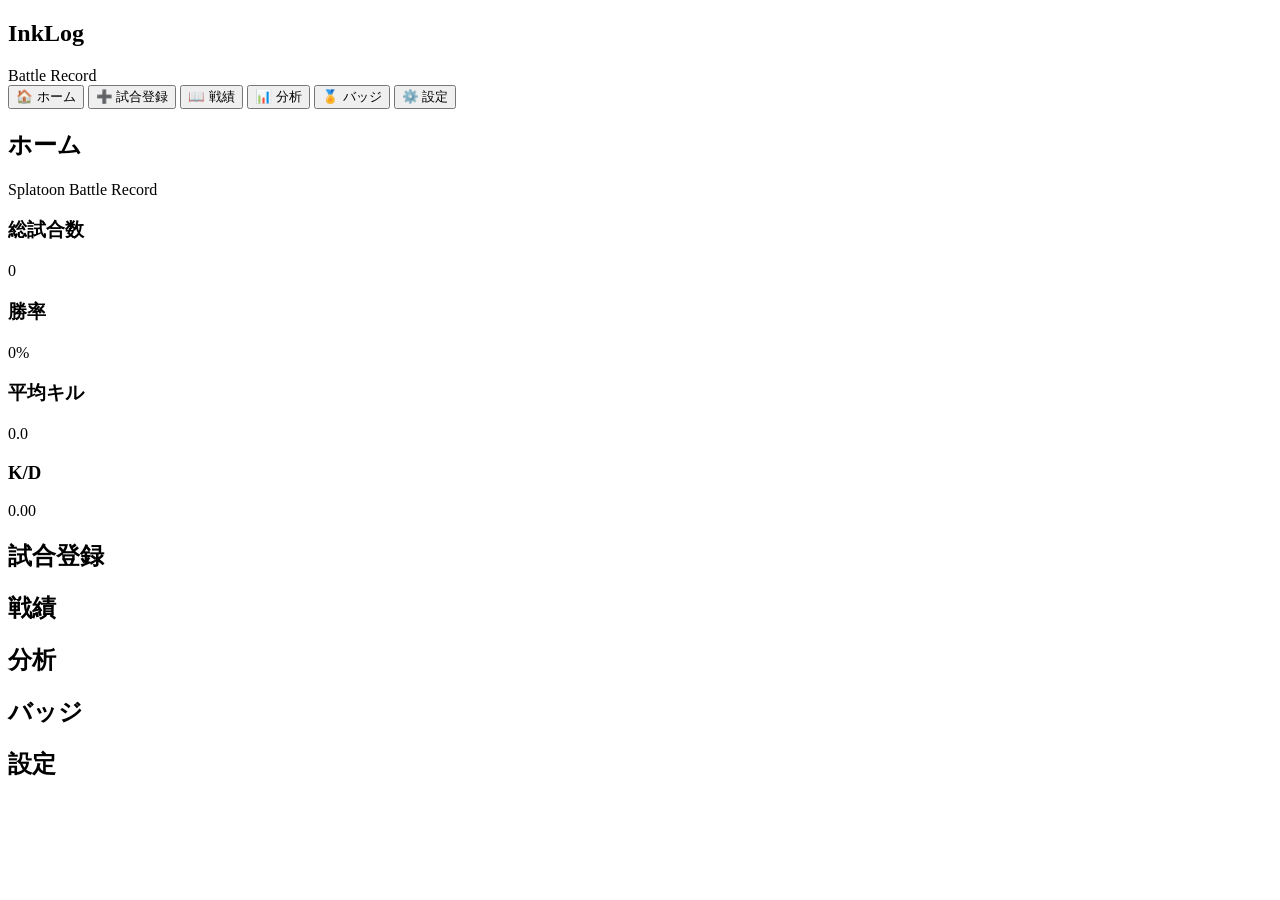
==== index.html @ 4c047aaa "Create index.html" ====
<!DOCTYPE html>
<html lang="ja">
<head>

<meta charset="UTF-8">
<meta name="viewport" content="width=device-width, initial-scale=1.0">

<title>InkLog</title>

<link rel="stylesheet" href="style.css">

<link rel="preconnect" href="https://fonts.googleapis.com">
<link rel="preconnect" href="https://fonts.gstatic.com" crossorigin>

<link href="https://fonts.googleapis.com/css2?family=Noto+Sans+JP:wght@400;500;700;900&display=swap" rel="stylesheet">

</head>

<body>

<div class="app">

    <!-- ===== サイドバー ===== -->

    <aside class="sidebar">

        <div class="logo">

            <h1>InkLog</h1>

            <span>Battle Record</span>

        </div>

        <nav>

            <button class="nav-btn active">

                🏠
                <span>ホーム</span>

            </button>

            <button class="nav-btn">

                ➕
                <span>試合登録</span>

            </button>

            <button class="nav-btn">

                📖
                <span>戦績</span>

            </button>

            <button class="nav-btn">

                📊
                <span>分析</span>

            </button>

            <button class="nav-btn">

                🏅
                <span>バッジ</span>

            </button>

            <button class="nav-btn">

                ⚙️
                <span>設定</span>

            </button>

        </nav>

    </aside>

    <!-- ===== メイン ===== -->

    <main class="main">

        <!-- ヘッダー -->

        <header class="topbar">

            <div>

                <h2>ホーム</h2>

                <p>Splatoon Battle Record</p>

            </div>

        </header>

        <!-- ダッシュボード -->

        <section class="dashboard">

            <div class="card">

                <h3>総試合数</h3>

                <p id="totalBattle">0</p>

            </div>

            <div class="card">

                <h3>勝率</h3>

                <p id="winRate">0%</p>

            </div>

            <div class="card">

                <h3>平均キル</h3>

                <p id="avgKill">0.0</p>

            </div>

            <div class="card">

                <h3>K/D</h3>

                <p id="kd">0.00</p>

            </div>

        </section>

        <!-- 試合登録 -->

        <section class="page" id="registerPage">

            <h2>試合登録</h2>

        </section>

        <!-- 戦績 -->

        <section class="page" id="historyPage">

            <h2>戦績</h2>

        </section>

        <!-- 分析 -->

        <section class="page" id="analysisPage">

            <h2>分析</h2>

        </section>

        <!-- バッジ -->

        <section class="page" id="badgePage">

            <h2>バッジ</h2>

        </section>

        <!-- 設定 -->

        <section class="page" id="settingPage">

            <h2>設定</h2>

        </section>

    </main>

</div>

<script src="script.js"></script>

</body>
</html>
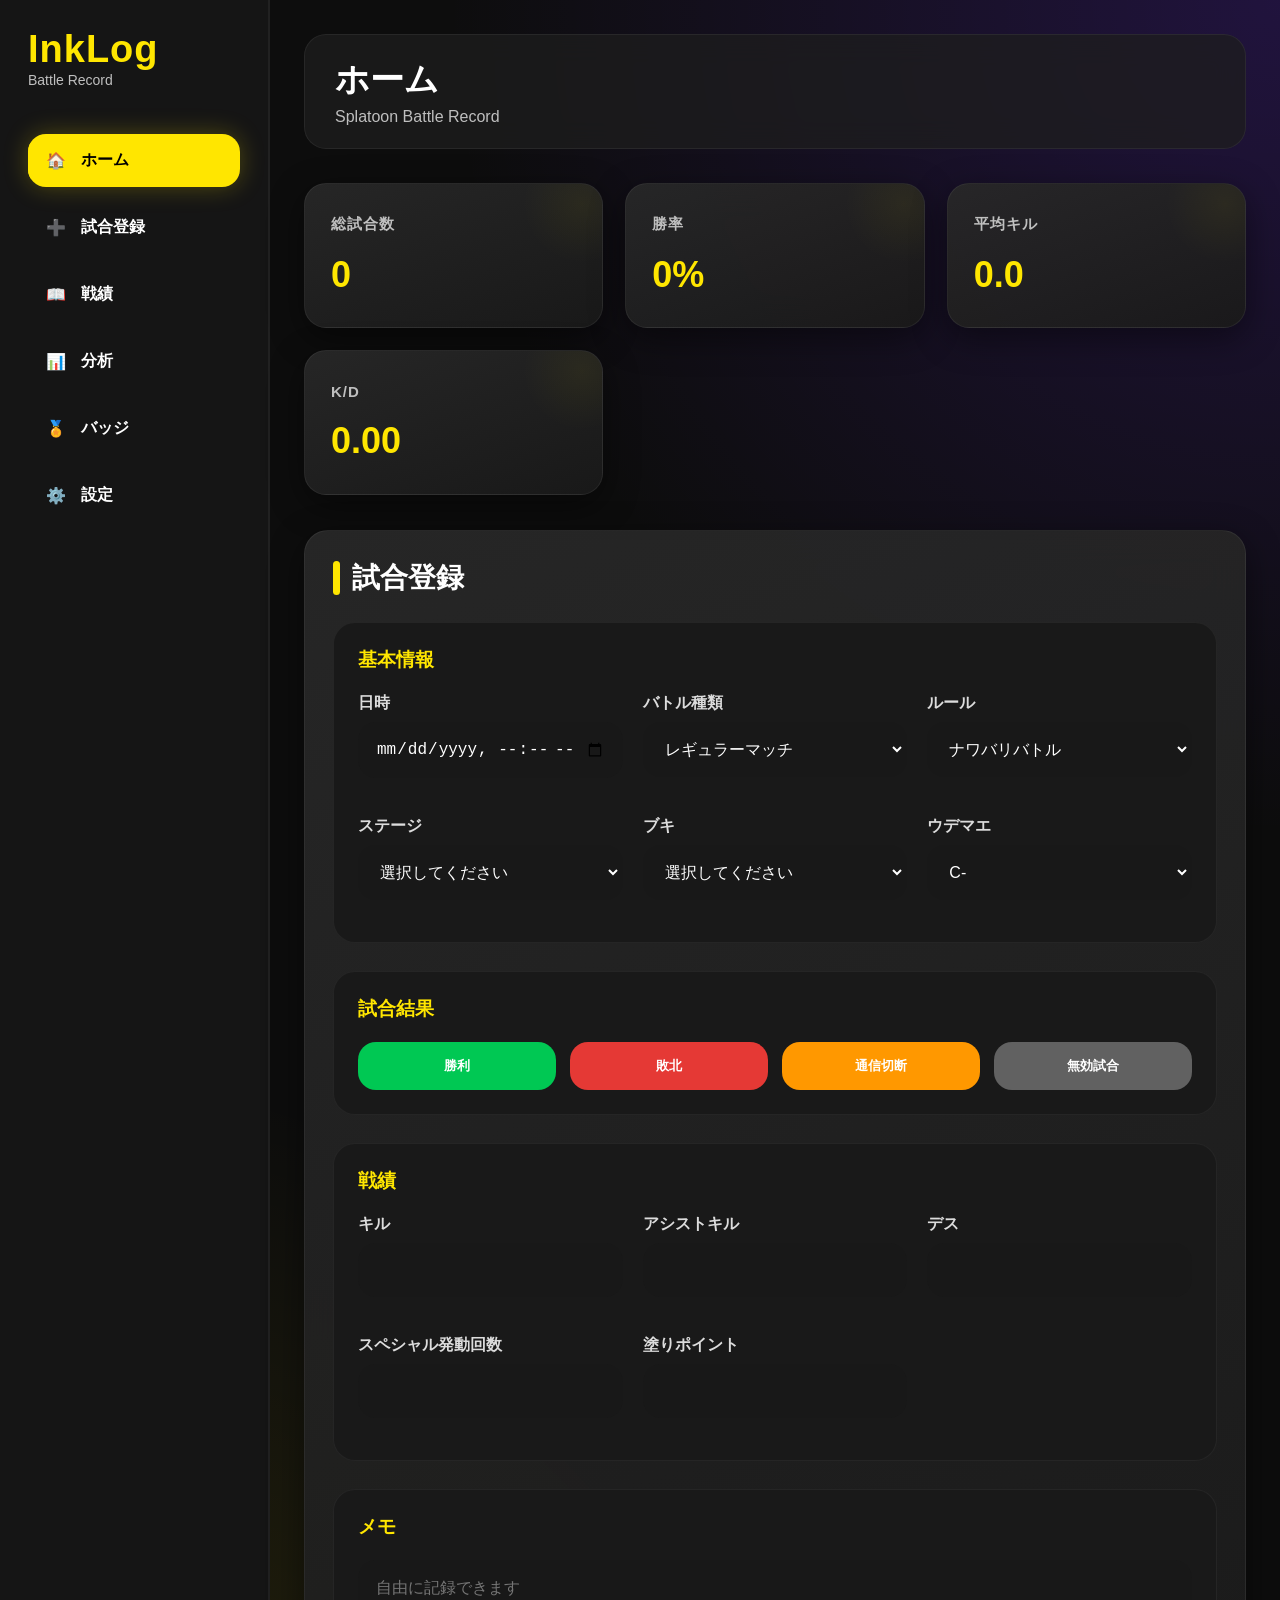
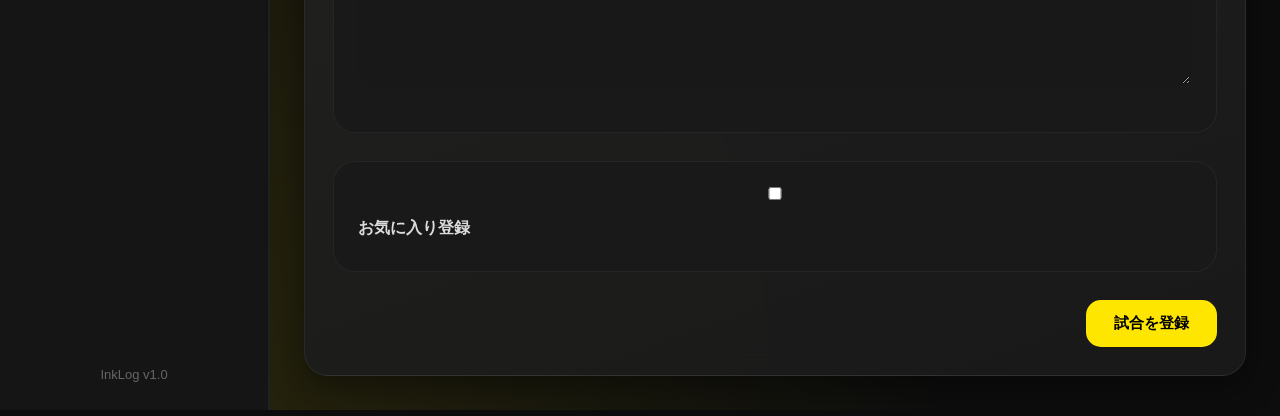
==== commit c3590212: "Update index.html" ====
--- a/index.html
+++ b/index.html
@@ -138,11 +138,288 @@
 
         <!-- 試合登録 -->
 
-        <section class="page" id="registerPage">
-
-            <h2>試合登録</h2>
-
-        </section>
+    <section class="page active" id="registerPage">
+
+<h2>試合登録</h2>
+
+<form id="battleForm">
+
+<!-- 基本情報 -->
+
+<div class="form-section">
+
+<h3>基本情報</h3>
+
+<div class="form-grid">
+
+<div>
+
+<label>日時</label>
+
+<input
+type="datetime-local"
+id="battleDate">
+
+</div>
+
+<div>
+
+<label>バトル種類</label>
+
+<select id="battleType">
+
+<option>レギュラーマッチ</option>
+
+<option>バンカラマッチ（チャレンジ）</option>
+
+<option>バンカラマッチ（オープン）</option>
+
+<option>Xマッチ</option>
+
+<option>イベントマッチ</option>
+
+<option>フェスマッチ</option>
+
+<option>トリカラバトル</option>
+
+<option>プライベートマッチ</option>
+
+</select>
+
+</div>
+
+<div>
+
+<label>ルール</label>
+
+<select id="rule">
+
+<option>ナワバリバトル</option>
+
+<option>ガチエリア</option>
+
+<option>ガチヤグラ</option>
+
+<option>ガチホコ</option>
+
+<option>ガチアサリ</option>
+
+</select>
+
+</div>
+
+<div>
+
+<label>ステージ</label>
+
+<select id="stage">
+
+<option>選択してください</option>
+
+</select>
+
+</div>
+
+<div>
+
+<label>ブキ</label>
+
+<select id="weapon">
+
+<option>選択してください</option>
+
+</select>
+
+</div>
+
+<div>
+
+<label>ウデマエ</label>
+
+<select id="rank">
+
+<option>C-</option>
+<option>C</option>
+<option>C+</option>
+
+<option>B-</option>
+<option>B</option>
+<option>B+</option>
+
+<option>A-</option>
+<option>A</option>
+<option>A+</option>
+
+<option>S</option>
+<option>S+</option>
+
+<option>X</option>
+
+</select>
+
+</div>
+
+</div>
+
+</div>
+
+<!-- 勝敗 -->
+
+<div class="form-section">
+
+<h3>試合結果</h3>
+
+<div class="result-group">
+
+<button
+type="button"
+class="result-btn win">
+
+勝利
+
+</button>
+
+<button
+type="button"
+class="result-btn lose">
+
+敗北
+
+</button>
+
+<button
+type="button"
+class="result-btn dc">
+
+通信切断
+
+</button>
+
+<button
+type="button"
+class="result-btn invalid">
+
+無効試合
+
+</button>
+
+</div>
+
+</div>
+
+<!-- 戦績 -->
+
+<div class="form-section">
+
+<h3>戦績</h3>
+
+<div class="form-grid">
+
+<div>
+
+<label>キル</label>
+
+<input
+type="number"
+id="kill"
+min="0">
+
+</div>
+
+<div>
+
+<label>アシストキル</label>
+
+<input
+type="number"
+id="assist"
+min="0">
+
+</div>
+
+<div>
+
+<label>デス</label>
+
+<input
+type="number"
+id="death"
+min="0">
+
+</div>
+
+<div>
+
+<label>スペシャル発動回数</label>
+
+<input
+type="number"
+id="special"
+min="0">
+
+</div>
+
+<div>
+
+<label>塗りポイント</label>
+
+<input
+type="number"
+id="paint"
+min="0">
+
+</div>
+
+</div>
+
+</div>
+
+<!-- メモ -->
+
+<div class="form-section">
+
+<h3>メモ</h3>
+
+<textarea
+id="memo"
+rows="5"
+placeholder="自由に記録できます"></textarea>
+
+</div>
+
+<!-- お気に入り -->
+
+<div class="form-section">
+
+<label>
+
+<input
+type="checkbox"
+id="favorite">
+
+お気に入り登録
+
+</label>
+
+</div>
+
+<div
+style="display:flex;
+justify-content:flex-end;">
+
+<button
+type="submit"
+class="primary">
+
+試合を登録
+
+</button>
+
+</div>
+
+</form>
+
+</section>
 
         <!-- 戦績 -->
 
--- a/style.css
+++ b/style.css
@@ -0,0 +1,1247 @@
+/* =========================
+   RESET
+========================= */
+
+*{
+    margin:0;
+    padding:0;
+    box-sizing:border-box;
+}
+
+html{
+    scroll-behavior:smooth;
+}
+
+body{
+
+    font-family:
+    "Noto Sans JP",
+    sans-serif;
+
+    background:#0d0d0d;
+
+    color:#fff;
+
+}
+
+
+/* =========================
+   COLOR
+========================= */
+
+:root{
+
+    --bg:#0d0d0d;
+
+    --bg2:#171717;
+
+    --card:#202020;
+
+    --yellow:#ffe600;
+
+    --purple:#8d4cff;
+
+    --pink:#ff2cc3;
+
+    --green:#42ff88;
+
+    --red:#ff5c5c;
+
+    --text:#ffffff;
+
+    --sub:#bfbfbf;
+
+    --shadow:
+    0 10px 35px rgba(0,0,0,.45);
+
+    --radius:22px;
+
+}
+
+
+/* =========================
+   APP
+========================= */
+
+.app{
+
+    display:flex;
+
+    min-height:100vh;
+
+}
+
+
+/* =========================
+   SIDEBAR
+========================= */
+
+.sidebar{
+
+    width:270px;
+
+    background:#151515;
+
+    border-right:2px solid rgba(255,255,255,.05);
+
+    display:flex;
+
+    flex-direction:column;
+
+    padding:28px;
+
+}
+
+
+.logo{
+
+    margin-bottom:45px;
+
+}
+
+
+.logo h1{
+
+    font-size:38px;
+
+    font-weight:900;
+
+    color:var(--yellow);
+
+    letter-spacing:1px;
+
+}
+
+
+.logo span{
+
+    color:var(--sub);
+
+    font-size:14px;
+
+}
+
+
+/* =========================
+   NAVIGATION
+========================= */
+
+nav{
+
+    display:flex;
+
+    flex-direction:column;
+
+    gap:14px;
+
+}
+
+
+.nav-btn{
+
+    display:flex;
+
+    align-items:center;
+
+    gap:15px;
+
+    width:100%;
+
+    padding:16px 18px;
+
+    border:none;
+
+    background:transparent;
+
+    color:white;
+
+    border-radius:18px;
+
+    cursor:pointer;
+
+    transition:.25s;
+
+    font-size:16px;
+
+    font-weight:700;
+
+}
+
+
+.nav-btn:hover{
+
+    background:#242424;
+
+    transform:translateX(6px);
+
+}
+
+
+.nav-btn.active{
+
+    background:var(--yellow);
+
+    color:black;
+
+}
+
+
+/* =========================
+   MAIN
+========================= */
+
+.main{
+
+    flex:1;
+
+    padding:34px;
+
+}
+
+
+/* =========================
+   HEADER
+========================= */
+
+.topbar{
+
+    display:flex;
+
+    justify-content:space-between;
+
+    align-items:center;
+
+    margin-bottom:34px;
+
+}
+
+
+.topbar h2{
+
+    font-size:34px;
+
+    font-weight:900;
+
+}
+
+
+.topbar p{
+
+    color:var(--sub);
+
+    margin-top:5px;
+
+}
+
+
+/* =========================
+   DASHBOARD
+========================= */
+
+.dashboard{
+
+    display:grid;
+
+    grid-template-columns:
+    repeat(auto-fit,minmax(220px,1fr));
+
+    gap:22px;
+
+    margin-bottom:35px;
+
+}
+
+
+/* =========================
+   CARD
+========================= */
+
+.card{
+
+    background:var(--card);
+
+    border-radius:var(--radius);
+
+    padding:26px;
+
+    box-shadow:var(--shadow);
+
+    transition:.25s;
+
+}
+
+
+.card:hover{
+
+    transform:translateY(-5px);
+
+}
+
+
+.card h3{
+
+    color:var(--sub);
+
+    font-size:15px;
+
+    margin-bottom:12px;
+
+}
+
+
+.card p{
+
+    font-size:36px;
+
+    font-weight:900;
+
+    color:var(--yellow);
+
+}
+
+
+/* =========================
+   PAGE
+========================= */
+
+.page{
+
+    display:none;
+
+    background:var(--bg2);
+
+    border-radius:24px;
+
+    padding:28px;
+
+    box-shadow:var(--shadow);
+
+}
+
+
+.page.active{
+
+    display:block;
+
+}
+
+
+/* =========================
+   TITLE
+========================= */
+
+.page h2{
+
+    margin-bottom:25px;
+
+    font-size:28px;
+
+    font-weight:900;
+
+}
+
+
+/* =========================
+   BUTTON
+========================= */
+
+button{
+
+    font-family:inherit;
+
+}
+
+
+.primary{
+
+    background:var(--yellow);
+
+    color:black;
+
+    border:none;
+
+    border-radius:15px;
+
+    padding:14px 28px;
+
+    font-size:15px;
+
+    font-weight:900;
+
+    cursor:pointer;
+
+    transition:.25s;
+
+}
+
+
+.primary:hover{
+
+    transform:scale(1.05);
+
+}
+
+
+/* =========================
+   SCROLL BAR
+========================= */
+
+::-webkit-scrollbar{
+
+    width:10px;
+
+}
+
+::-webkit-scrollbar-track{
+
+    background:#111;
+
+}
+
+::-webkit-scrollbar-thumb{
+
+    background:var(--yellow);
+
+    border-radius:20px;
+
+}
+/* =========================
+   SPLATOON STYLE
+========================= */
+
+body{
+
+    background:
+    radial-gradient(circle at top right,#6f2cff33,transparent 35%),
+    radial-gradient(circle at bottom left,#ffe60022,transparent 40%),
+    #0d0d0d;
+
+}
+
+
+/* =========================
+   GLASS CARD
+========================= */
+
+.card,
+.page{
+
+    background:
+    linear-gradient(
+    160deg,
+    rgba(40,40,40,.95),
+    rgba(26,26,26,.95));
+
+    border:1px solid rgba(255,255,255,.06);
+
+    backdrop-filter:blur(18px);
+
+}
+
+
+/* =========================
+   SPLASH EFFECT
+========================= */
+
+.card::before{
+
+    content:"";
+
+    position:absolute;
+
+    width:120px;
+
+    height:120px;
+
+    background:
+    radial-gradient(var(--yellow),transparent 70%);
+
+    opacity:.05;
+
+    top:-40px;
+
+    right:-40px;
+
+    border-radius:50%;
+
+}
+
+.card{
+
+    position:relative;
+
+    overflow:hidden;
+
+}
+
+
+/* =========================
+   INPUT
+========================= */
+
+input,
+select,
+textarea{
+
+    width:100%;
+
+    background:#181818;
+
+    color:white;
+
+    border:2px solid transparent;
+
+    border-radius:18px;
+
+    padding:16px;
+
+    font-size:16px;
+
+    transition:.25s;
+
+    outline:none;
+
+    margin-bottom:18px;
+
+}
+
+input:focus,
+select:focus,
+textarea:focus{
+
+    border-color:var(--yellow);
+
+    box-shadow:
+    0 0 20px #ffe60055;
+
+}
+
+
+/* =========================
+   LABEL
+========================= */
+
+label{
+
+    display:block;
+
+    margin-bottom:8px;
+
+    font-weight:700;
+
+    color:#dcdcdc;
+
+}
+
+
+/* =========================
+   FORM GRID
+========================= */
+
+.form-grid{
+
+    display:grid;
+
+    grid-template-columns:
+    repeat(auto-fit,minmax(260px,1fr));
+
+    gap:20px;
+
+}
+
+
+/* =========================
+   RESULT BUTTON
+========================= */
+
+.result-group{
+
+    display:flex;
+
+    flex-wrap:wrap;
+
+    gap:14px;
+
+}
+
+.result-btn{
+
+    flex:1;
+
+    min-width:130px;
+
+    padding:15px;
+
+    border:none;
+
+    border-radius:18px;
+
+    color:white;
+
+    cursor:pointer;
+
+    font-weight:900;
+
+    transition:.2s;
+
+}
+
+.result-btn.win{
+
+    background:#00c853;
+
+}
+
+.result-btn.lose{
+
+    background:#e53935;
+
+}
+
+.result-btn.dc{
+
+    background:#ff9800;
+
+}
+
+.result-btn.invalid{
+
+    background:#616161;
+
+}
+
+.result-btn:hover{
+
+    transform:translateY(-4px);
+
+}
+
+
+/* =========================
+   BADGE
+========================= */
+
+.badge{
+
+    display:inline-flex;
+
+    align-items:center;
+
+    gap:8px;
+
+    background:#292929;
+
+    color:white;
+
+    padding:8px 14px;
+
+    border-radius:999px;
+
+    font-size:13px;
+
+    font-weight:700;
+
+}
+
+
+/* =========================
+   FAVORITE
+========================= */
+
+.favorite{
+
+    color:#ffd600;
+
+    font-size:24px;
+
+    cursor:pointer;
+
+    transition:.2s;
+
+}
+
+.favorite:hover{
+
+    transform:scale(1.2);
+
+}
+
+
+/* =========================
+   TABLE
+========================= */
+
+table{
+
+    width:100%;
+
+    border-collapse:collapse;
+
+}
+
+th{
+
+    background:#232323;
+
+    padding:16px;
+
+    text-align:left;
+
+}
+
+td{
+
+    padding:18px 16px;
+
+    border-bottom:1px solid rgba(255,255,255,.06);
+
+}
+
+tr:hover{
+
+    background:#1d1d1d;
+
+}
+
+
+/* =========================
+   CARD HOVER
+========================= */
+
+.card:hover{
+
+    transform:
+    translateY(-8px)
+    scale(1.02);
+
+    box-shadow:
+    0 20px 50px rgba(0,0,0,.45);
+
+}
+
+
+/* =========================
+   MOBILE
+========================= */
+
+@media(max-width:900px){
+
+.sidebar{
+
+    width:85px;
+
+    padding:16px;
+
+}
+
+.logo span{
+
+    display:none;
+
+}
+
+.logo h1{
+
+    font-size:22px;
+
+}
+
+.nav-btn span{
+
+    display:none;
+
+}
+
+.nav-btn{
+
+    justify-content:center;
+
+}
+
+.main{
+
+    padding:20px;
+
+}
+
+.dashboard{
+
+    grid-template-columns:1fr;
+
+}
+
+.topbar h2{
+
+    font-size:26px;
+
+}
+
+}
+
+
+@media(max-width:600px){
+
+.main{
+
+    padding:14px;
+
+}
+
+.card{
+
+    padding:18px;
+
+}
+
+.page{
+
+    padding:18px;
+
+}
+
+.form-grid{
+
+    grid-template-columns:1fr;
+
+}
+
+.result-group{
+
+    flex-direction:column;
+
+}
+
+}
+/* =========================
+   NAV ACTIVE BAR
+========================= */
+
+.nav-btn{
+
+    position:relative;
+
+    overflow:hidden;
+
+}
+
+.nav-btn::before{
+
+    content:"";
+
+    position:absolute;
+
+    left:0;
+
+    top:50%;
+
+    transform:translateY(-50%);
+
+    width:5px;
+
+    height:0;
+
+    background:var(--yellow);
+
+    border-radius:0 8px 8px 0;
+
+    transition:.25s;
+
+}
+
+.nav-btn.active::before{
+
+    height:70%;
+
+}
+
+.nav-btn.active{
+
+    box-shadow:
+    0 0 25px rgba(255,230,0,.25);
+
+}
+
+
+/* =========================
+   SIDEBAR FOOTER
+========================= */
+
+.sidebar::after{
+
+    content:"InkLog v1.0";
+
+    margin-top:auto;
+
+    color:#666;
+
+    font-size:13px;
+
+    text-align:center;
+
+}
+
+
+/* =========================
+   TOPBAR
+========================= */
+
+.topbar{
+
+    background:rgba(30,30,30,.75);
+
+    border:1px solid rgba(255,255,255,.06);
+
+    border-radius:22px;
+
+    padding:22px 30px;
+
+    backdrop-filter:blur(15px);
+
+}
+
+
+/* =========================
+   USER AREA
+========================= */
+
+.user-box{
+
+    display:flex;
+
+    align-items:center;
+
+    gap:15px;
+
+}
+
+.user-icon{
+
+    width:48px;
+
+    height:48px;
+
+    border-radius:50%;
+
+    background:linear-gradient(
+        135deg,
+        var(--yellow),
+        var(--purple)
+    );
+
+}
+
+.user-name{
+
+    font-weight:700;
+
+}
+
+
+/* =========================
+   DASHBOARD
+========================= */
+
+.dashboard{
+
+    margin-top:25px;
+
+}
+
+.card{
+
+    min-height:145px;
+
+    display:flex;
+
+    flex-direction:column;
+
+    justify-content:center;
+
+}
+
+.card h3{
+
+    text-transform:uppercase;
+
+    letter-spacing:1px;
+
+}
+
+.card p{
+
+    margin-top:8px;
+
+}
+
+
+/* =========================
+   ICON CIRCLE
+========================= */
+
+.card-icon{
+
+    width:52px;
+
+    height:52px;
+
+    border-radius:50%;
+
+    background:#2b2b2b;
+
+    display:flex;
+
+    align-items:center;
+
+    justify-content:center;
+
+    margin-bottom:15px;
+
+    font-size:24px;
+
+}
+
+
+/* =========================
+   PAGE TITLE
+========================= */
+
+.page h2{
+
+    display:flex;
+
+    align-items:center;
+
+    gap:12px;
+
+}
+
+.page h2::before{
+
+    content:"";
+
+    width:7px;
+
+    height:34px;
+
+    background:var(--yellow);
+
+    border-radius:999px;
+
+}
+
+
+/* =========================
+   FORM SECTION
+========================= */
+
+.form-section{
+
+    background:#191919;
+
+    border-radius:22px;
+
+    padding:24px;
+
+    margin-bottom:28px;
+
+    border:1px solid rgba(255,255,255,.05);
+
+}
+
+.form-section h3{
+
+    margin-bottom:20px;
+
+    color:var(--yellow);
+
+}
+
+
+/* =========================
+   HISTORY CARD
+========================= */
+
+.history-card{
+
+    background:#202020;
+
+    border-radius:22px;
+
+    padding:22px;
+
+    display:flex;
+
+    align-items:center;
+
+    justify-content:space-between;
+
+    margin-bottom:18px;
+
+    transition:.25s;
+
+    border:1px solid rgba(255,255,255,.04);
+
+}
+
+.history-card:hover{
+
+    transform:translateY(-5px);
+
+    border-color:var(--yellow);
+
+}
+
+.history-left{
+
+    display:flex;
+
+    align-items:center;
+
+    gap:18px;
+
+}
+
+.weapon-image{
+
+    width:70px;
+
+    height:70px;
+
+    border-radius:18px;
+
+    background:#2a2a2a;
+
+}
+
+.history-info{
+
+    display:flex;
+
+    flex-direction:column;
+
+    gap:6px;
+
+}
+
+.history-stage{
+
+    color:#aaa;
+
+    font-size:14px;
+
+}
+
+
+/* =========================
+   RESULT BADGE
+========================= */
+
+.result{
+
+    padding:7px 16px;
+
+    border-radius:999px;
+
+    font-weight:800;
+
+    font-size:13px;
+
+}
+
+.result.win{
+
+    background:#00c853;
+
+}
+
+.result.lose{
+
+    background:#e53935;
+
+}
+
+.result.dc{
+
+    background:#ff9800;
+
+}
+
+.result.invalid{
+
+    background:#777;
+
+}
+
+
+/* =========================
+   FLOAT BUTTON
+========================= */
+
+.fab{
+
+    position:fixed;
+
+    right:30px;
+
+    bottom:30px;
+
+    width:68px;
+
+    height:68px;
+
+    border:none;
+
+    border-radius:50%;
+
+    background:var(--yellow);
+
+    color:#111;
+
+    font-size:32px;
+
+    font-weight:900;
+
+    cursor:pointer;
+
+    box-shadow:0 15px 35px rgba(0,0,0,.35);
+
+    transition:.25s;
+
+}
+
+.fab:hover{
+
+    transform:scale(1.08);
+
+}
+
+
+/* =========================
+   FADE
+========================= */
+
+.fade{
+
+    animation:fade .35s;
+
+}
+
+@keyframes fade{
+
+from{
+
+    opacity:0;
+
+    transform:translateY(15px);
+
+}
+
+to{
+
+    opacity:1;
+
+    transform:none;
+
+}
+
+}
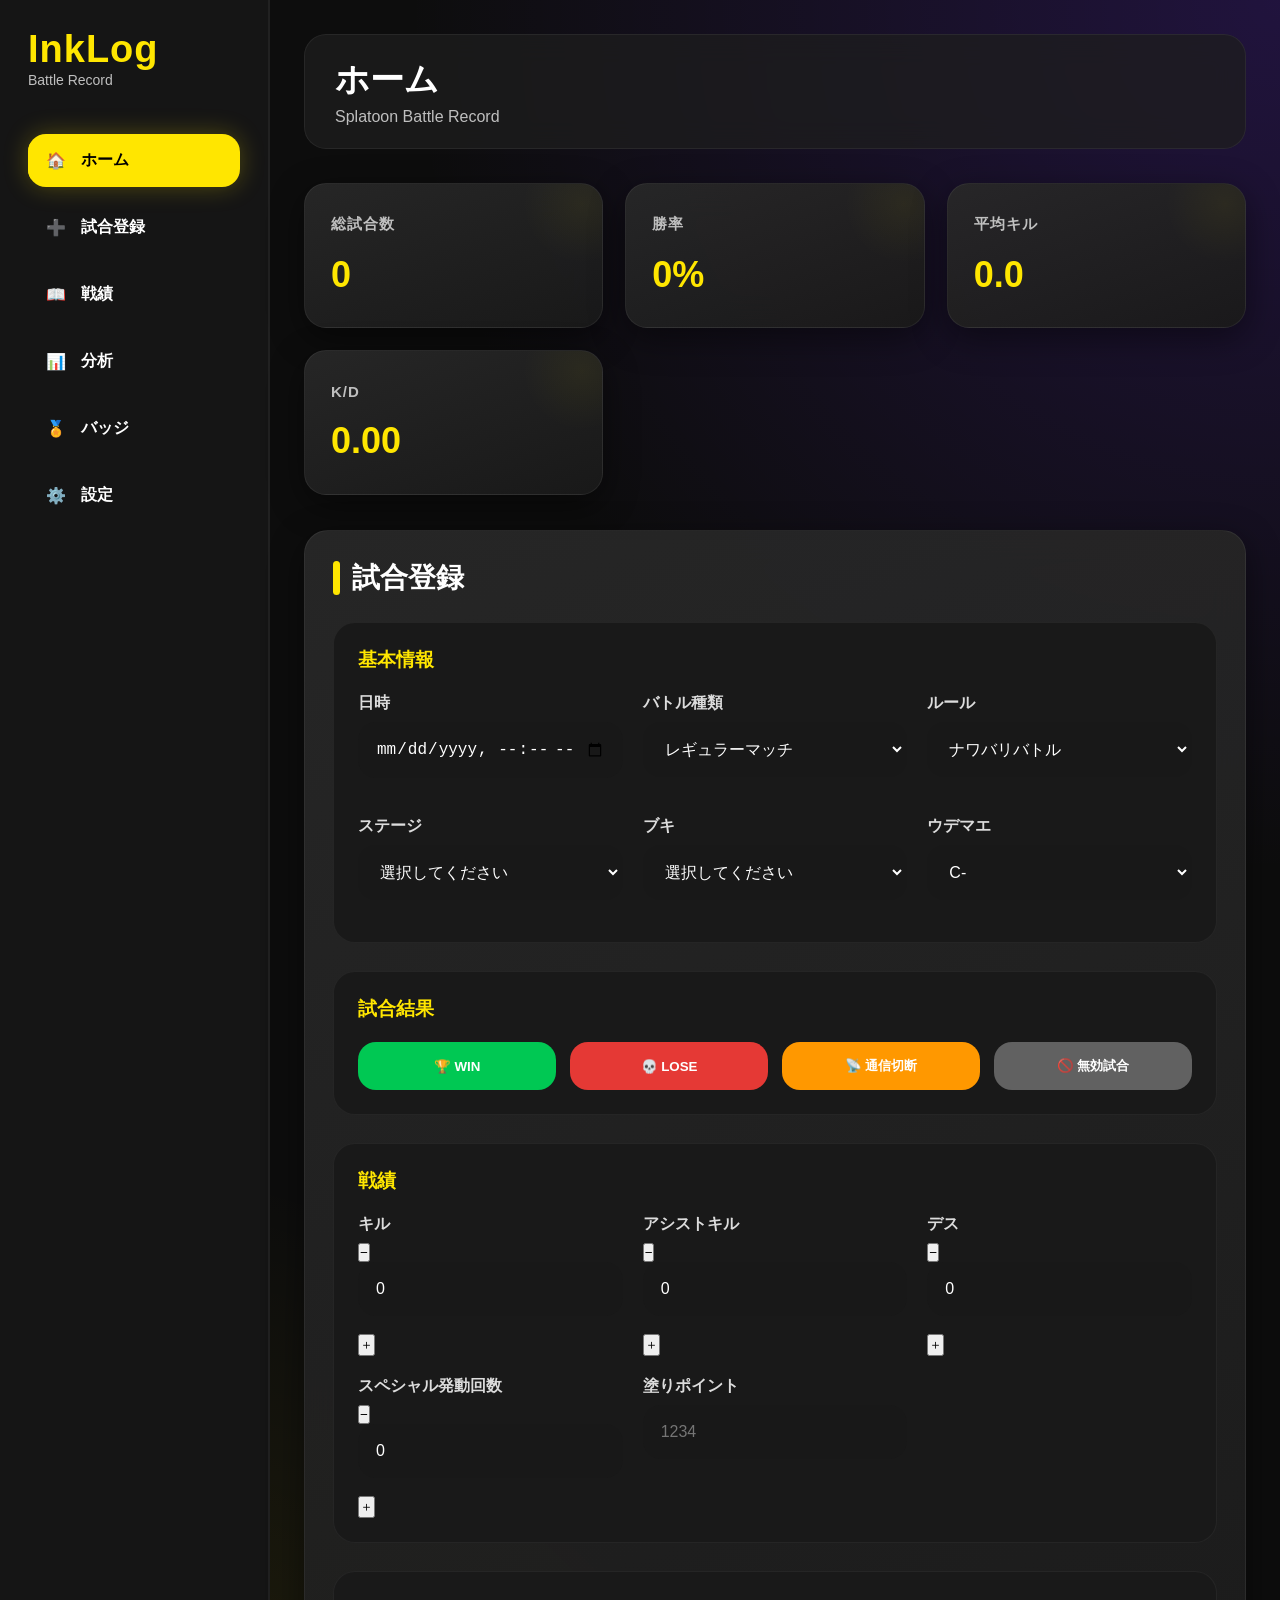
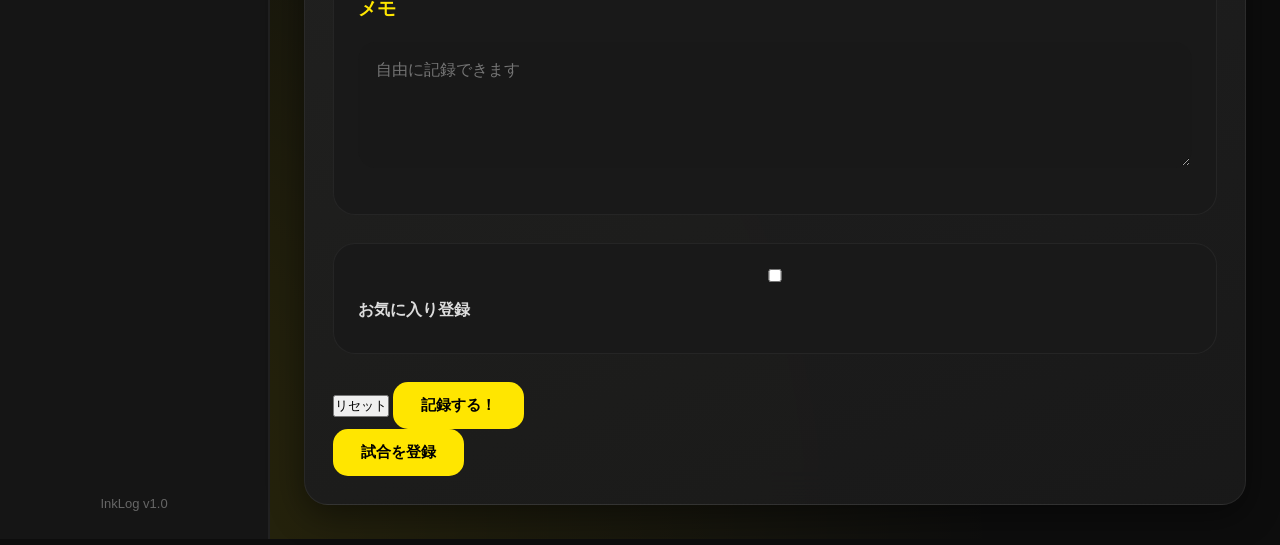
==== commit 2690e559: "Update index.html" ====
--- a/index.html
+++ b/index.html
@@ -271,35 +271,27 @@
 
 <div class="result-group">
 
-<button
-type="button"
-class="result-btn win">
-
-勝利
-
-</button>
-
-<button
-type="button"
-class="result-btn lose">
-
-敗北
-
-</button>
-
-<button
-type="button"
-class="result-btn dc">
-
-通信切断
-
-</button>
-
-<button
-type="button"
-class="result-btn invalid">
-
-無効試合
+<button class="result-btn win active-result" type="button">
+
+🏆 WIN
+
+</button>
+
+<button class="result-btn lose" type="button">
+
+💀 LOSE
+
+</button>
+
+<button class="result-btn dc" type="button">
+
+📡 通信切断
+
+</button>
+
+<button class="result-btn invalid" type="button">
+
+🚫 無効試合
 
 </button>
 
@@ -318,45 +310,112 @@
 <div>
 
 <label>キル</label>
+
+<div class="counter">
+
+<button type="button" class="minus">
+
+−
+
+</button>
 
 <input
 type="number"
 id="kill"
+value="0"
 min="0">
 
+<button type="button" class="plus">
+
+＋
+
+</button>
+
+</div>
+
 </div>
 
 <div>
 
 <label>アシストキル</label>
+
+<div class="counter">
+
+<button type="button" class="minus">
+
+−
+
+</button>
 
 <input
 type="number"
 id="assist"
+value="0"
 min="0">
 
+<button type="button" class="plus">
+
+＋
+
+</button>
+
+</div>
 </div>
 
 <div>
 
 <label>デス</label>
+
+<div class="counter">
+
+<button type="button" class="minus">
+
+−
+
+</button>
 
 <input
 type="number"
 id="death"
+value="0"
 min="0">
 
+<button type="button" class="plus">
+
+＋
+
+</button>
+
+</div>
+
 </div>
 
 <div>
 
 <label>スペシャル発動回数</label>
+
+<div class="counter">
+
+<button type="button" class="minus">
+
+−
+
+</button>
 
 <input
 type="number"
 id="special"
+value="0"
 min="0">
 
+<button type="button" class="plus">
+
+＋
+
+</button>
+
+</div>
+
 </div>
 
 <div>
@@ -364,9 +423,10 @@
 <label>塗りポイント</label>
 
 <input
-type="number"
-id="paint"
-min="0">
+    type="number"
+    id="paint"
+    inputmode="numeric"
+    placeholder="1234">
 
 </div>
 
@@ -403,14 +463,30 @@
 
 </div>
 
-<div
-style="display:flex;
-justify-content:flex-end;">
+<div class="submit-area">
+
+<button
+type="reset"
+class="secondary">
+
+リセット
+
+</button>
 
 <button
 type="submit"
 class="primary">
 
+記録する！
+
+</button>
+
+</div>
+
+<button
+type="submit"
+class="primary">
+
 試合を登録
 
 </button>
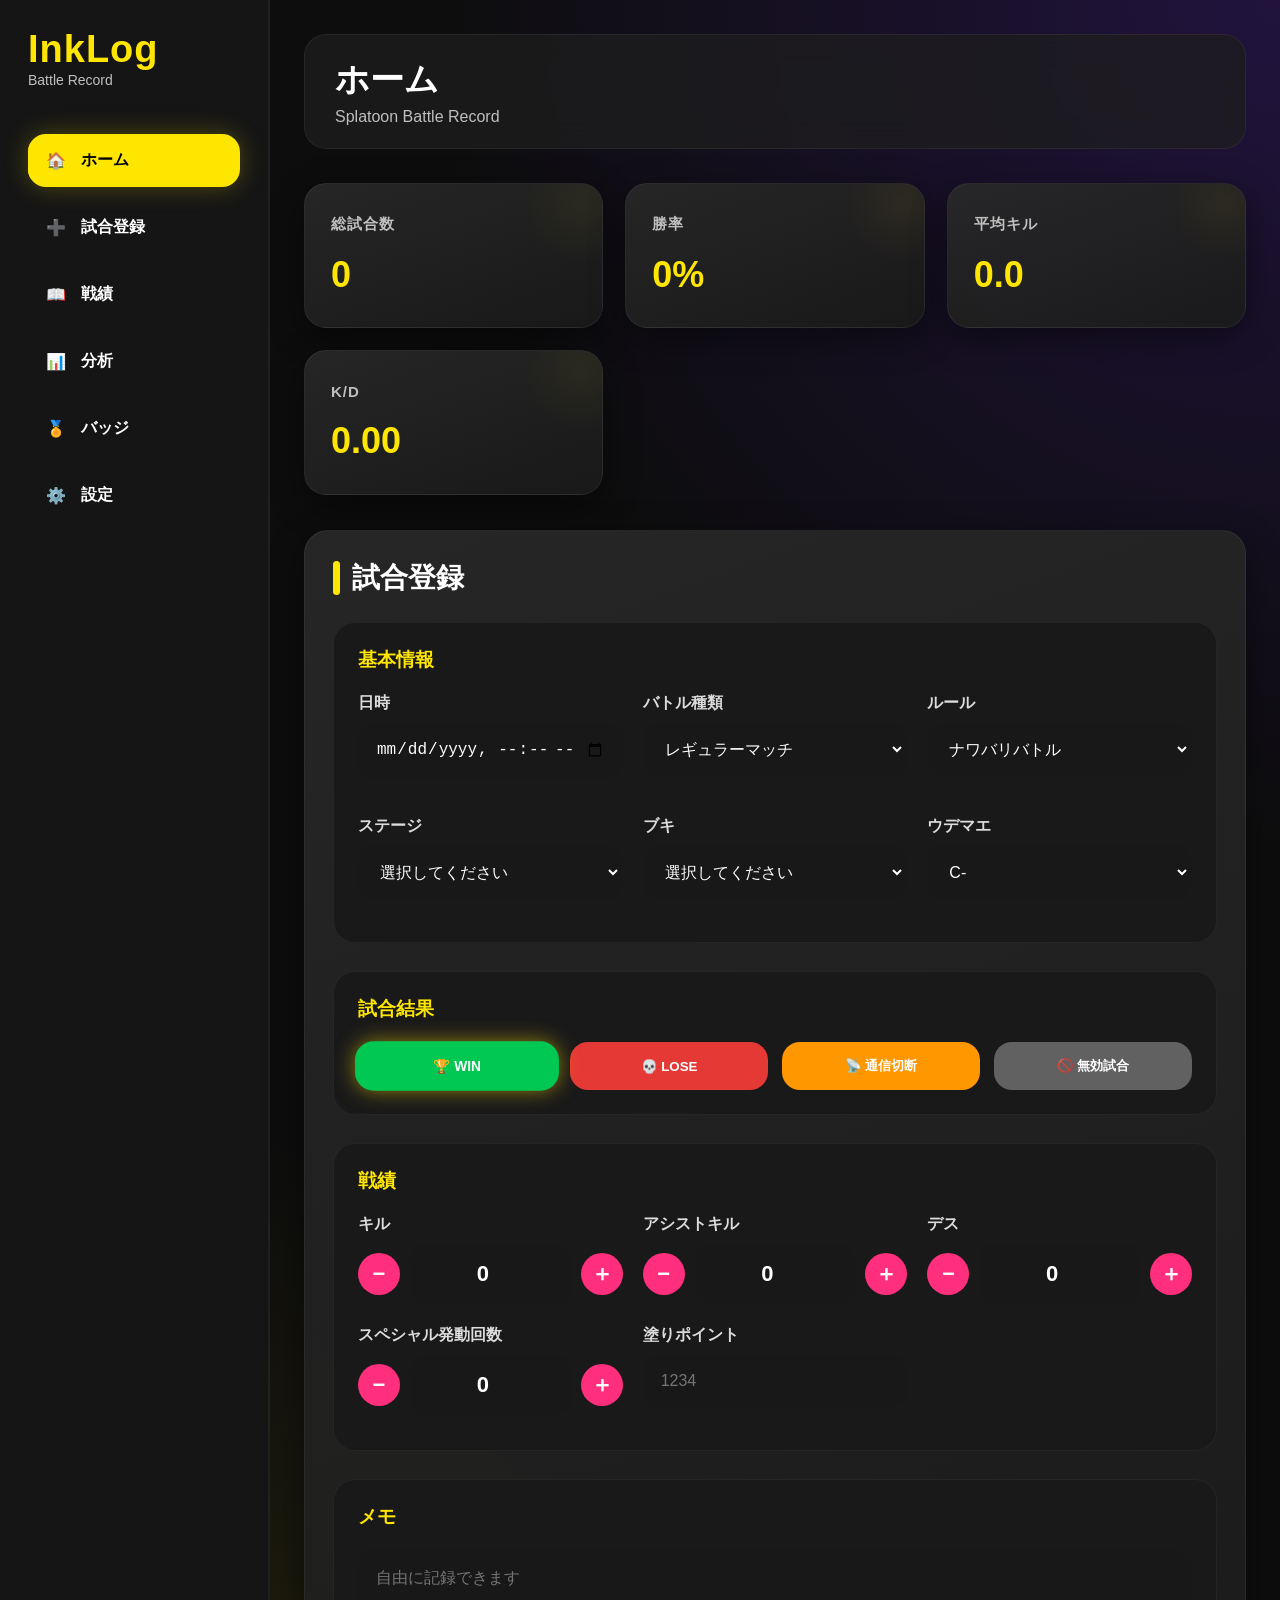
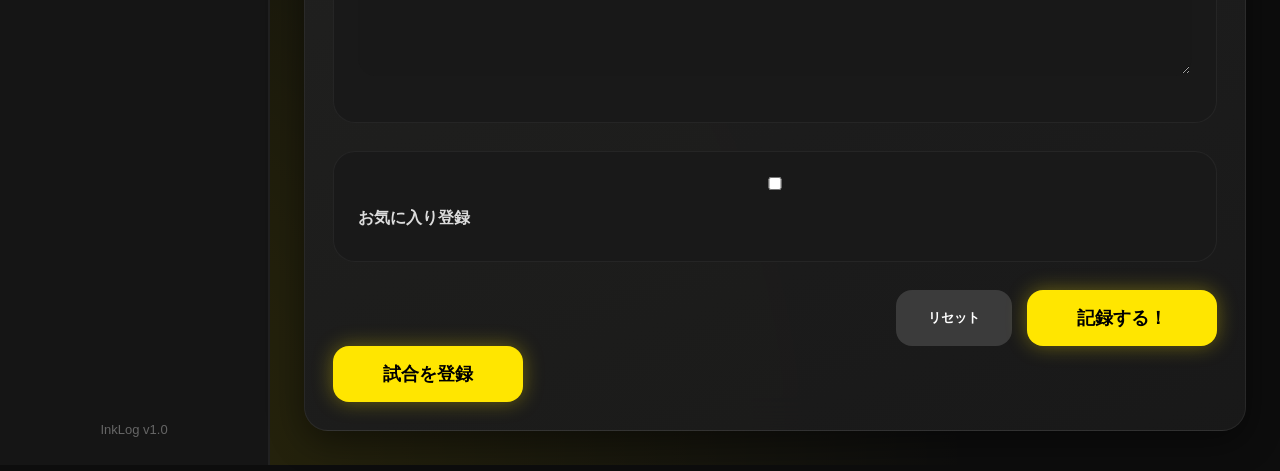
==== commit a833ee14: "Update index.html" ====
--- a/index.html
+++ b/index.html
@@ -533,7 +533,14 @@
 
 </div>
 
-<script src="script.js"></script>
+<script src="js/storage.js"></script>
+<script src="js/ui.js"></script>
+<script src="js/register.js"></script>
+<script src="js/history.js"></script>
+<script src="js/analysis.js"></script>
+<script src="js/badges.js"></script>
+<script src="js/export.js"></script>
+<script src="js/app.js"></script>
 
 </body>
 </html>
--- a/style.css
+++ b/style.css
@@ -1245,3 +1245,125 @@
 }
 
 }
+/* =========================
+   COUNTER
+========================= */
+
+.counter{
+
+display:flex;
+
+align-items:center;
+
+gap:10px;
+
+}
+
+.counter button{
+
+width:42px;
+
+height:42px;
+
+border:none;
+
+border-radius:50%;
+
+background:#ff2f7d;
+
+color:white;
+
+font-size:22px;
+
+font-weight:bold;
+
+cursor:pointer;
+
+transition:.2s;
+
+}
+
+.counter button:hover{
+
+transform:scale(1.08);
+
+}
+
+.counter input{
+
+flex:1;
+
+text-align:center;
+
+margin:0;
+
+font-size:22px;
+
+font-weight:900;
+
+}
+
+/* =========================
+   SUBMIT
+========================= */
+
+.submit-area{
+
+display:flex;
+
+justify-content:flex-end;
+
+gap:15px;
+
+margin-top:25px;
+
+}
+
+.secondary{
+
+background:#3b3b3b;
+
+color:white;
+
+border:none;
+
+padding:16px 32px;
+
+border-radius:16px;
+
+font-weight:700;
+
+cursor:pointer;
+
+}
+
+.primary{
+
+padding:16px 50px;
+
+font-size:18px;
+
+border-radius:16px;
+
+box-shadow:0 0 20px rgba(255,230,0,.35);
+
+}
+
+.primary:hover{
+
+transform:translateY(-3px);
+
+}
+
+/* =========================
+   ACTIVE RESULT
+========================= */
+
+.active-result{
+
+box-shadow:
+0 0 20px rgba(255,230,0,.5);
+
+transform:scale(1.03);
+
+}
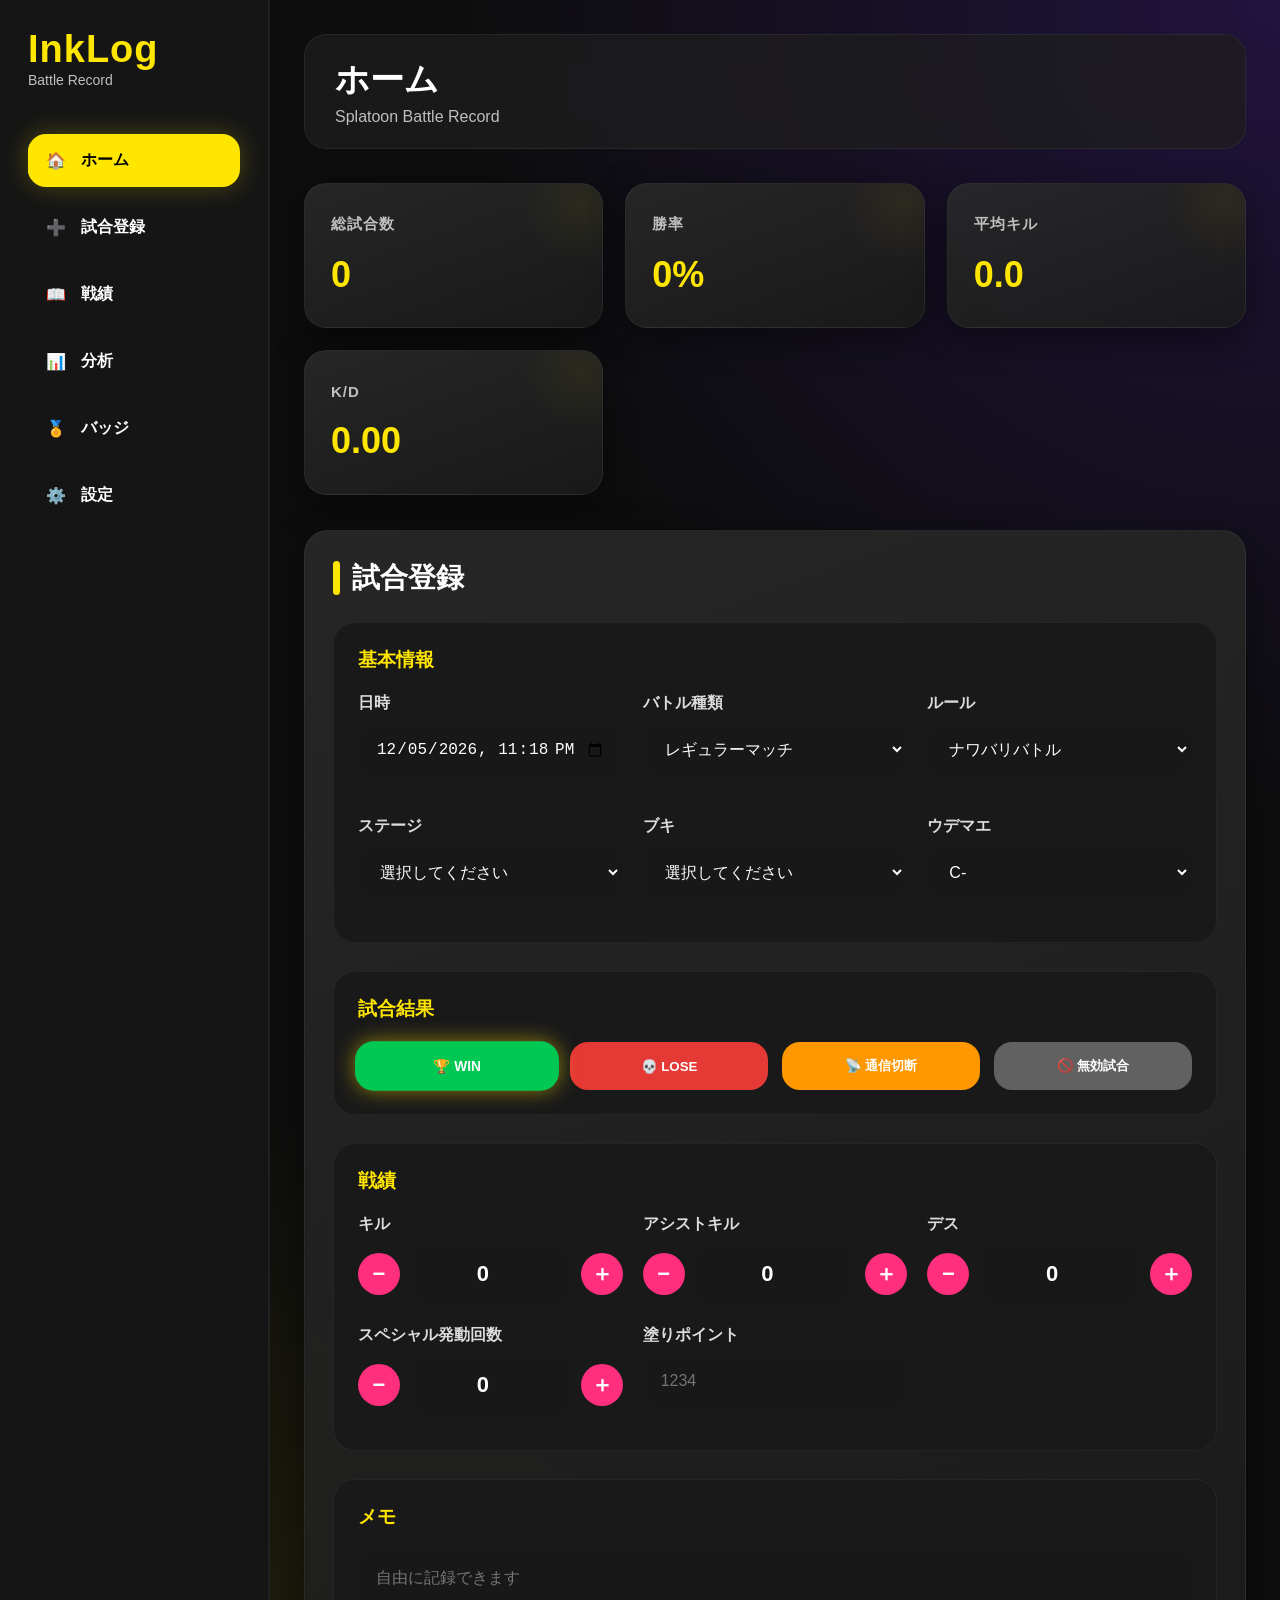
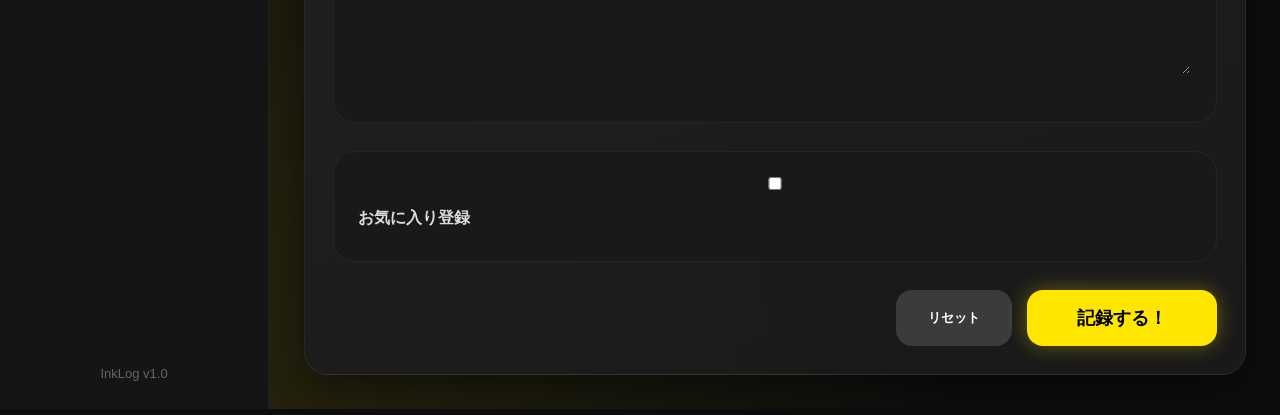
==== commit d8648b3a: "Update index.html" ====
--- a/index.html
+++ b/index.html
@@ -478,16 +478,6 @@
 class="primary">
 
 記録する！
-
-</button>
-
-</div>
-
-<button
-type="submit"
-class="primary">
-
-試合を登録
 
 </button>
 
--- a/style.css
+++ b/style.css
@@ -1367,3 +1367,44 @@
 transform:scale(1.03);
 
 }
+/* =========================
+   TOAST
+========================= */
+
+.toast{
+
+position:fixed;
+
+left:50%;
+
+bottom:35px;
+
+transform:translateX(-50%);
+
+background:#222;
+
+color:#fff;
+
+padding:14px 22px;
+
+border-radius:14px;
+
+font-weight:700;
+
+opacity:0;
+
+transition:.3s;
+
+z-index:9999;
+
+border:2px solid var(--yellow);
+
+}
+
+.toast.show{
+
+opacity:1;
+
+transform:translate(-50%,-10px);
+
+}
